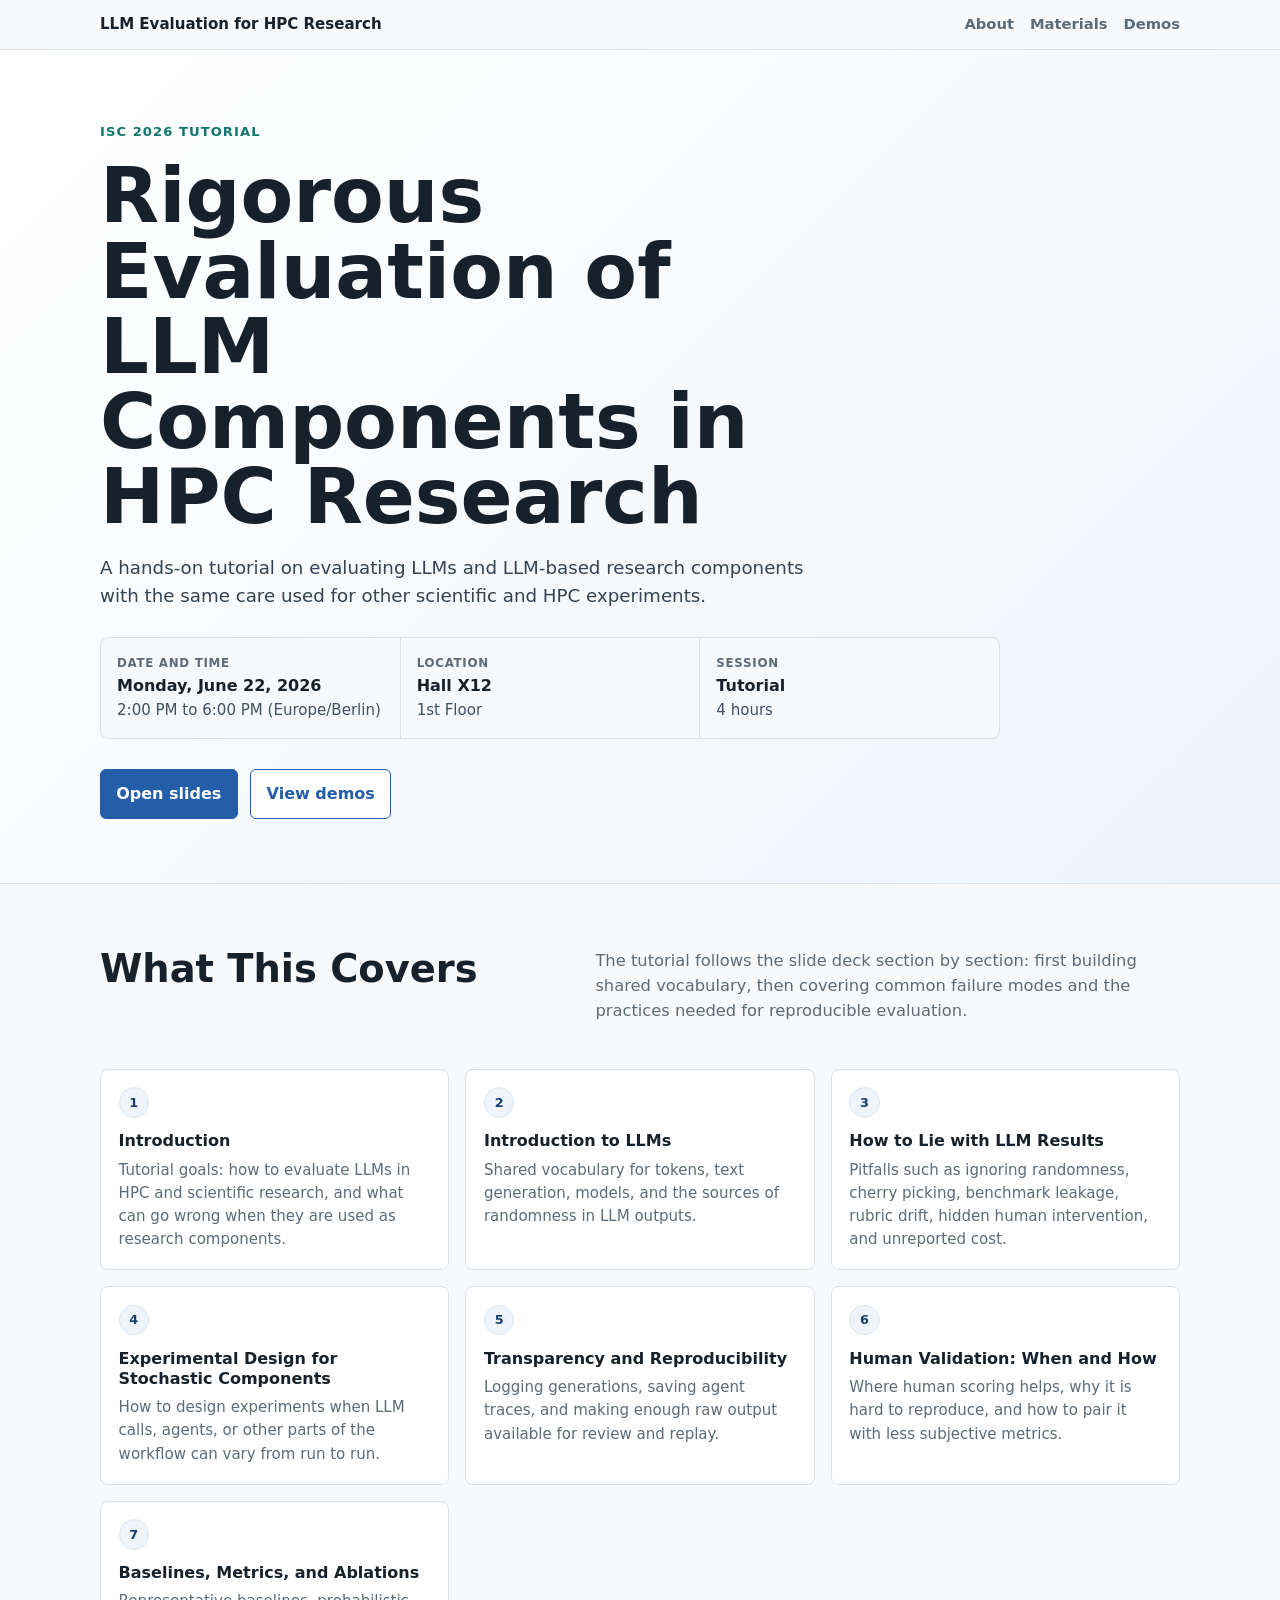
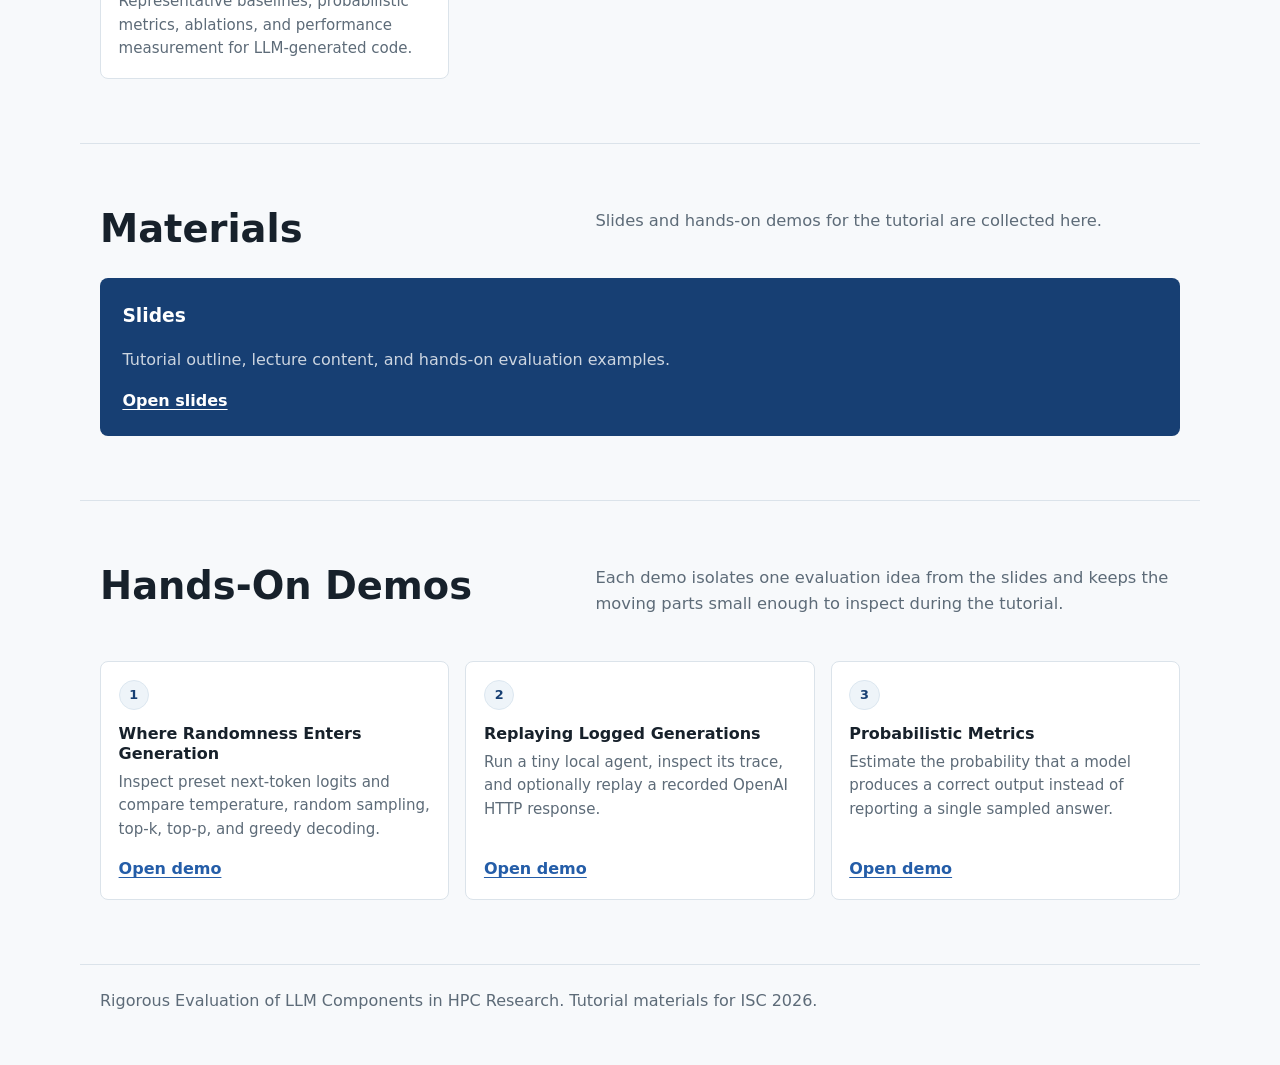
==== tutorials/sc-2026-llm-eval/index.html @ d68e20f4 "add sc tutorial" ====
<!doctype html>
<html lang="en">
  <head>
    <meta charset="utf-8" />
    <meta name="viewport" content="width=device-width, initial-scale=1" />
    <title>Rigorous Evaluation of LLM Components in HPC Research</title>
    <meta
      name="description"
      content="Tutorial materials for Rigorous Evaluation of LLM Components in HPC Research at ISC 2026."
    />
    <style>
      :root {
        color-scheme: light;
        --ink: #17212b;
        --muted: #5d6b78;
        --line: #dbe3ea;
        --paper: #f7f9fb;
        --panel: #ffffff;
        --blue: #245da8;
        --blue-dark: #173f73;
        --teal: #0f766e;
        --accent-soft: #eef4f9;
      }

      * {
        box-sizing: border-box;
      }

      html {
        scroll-behavior: smooth;
      }

      body {
        margin: 0;
        background: var(--paper);
        color: var(--ink);
        font-family:
          Inter, ui-sans-serif, system-ui, -apple-system, BlinkMacSystemFont,
          "Segoe UI", sans-serif;
        line-height: 1.55;
      }

      a {
        color: var(--blue);
        text-decoration-thickness: 0.08em;
        text-underline-offset: 0.18em;
      }

      a:hover {
        color: var(--blue-dark);
      }

      .site-shell {
        min-height: 100vh;
      }

      .topbar {
        border-bottom: 1px solid var(--line);
        background: rgba(247, 249, 251, 0.92);
        backdrop-filter: blur(10px);
        position: sticky;
        top: 0;
        z-index: 10;
      }

      .topbar-inner {
        align-items: center;
        display: flex;
        gap: 1rem;
        justify-content: space-between;
        margin: 0 auto;
        max-width: 1120px;
        padding: 0.8rem 1.25rem;
      }

      .brand {
        color: var(--ink);
        font-size: 0.94rem;
        font-weight: 700;
        letter-spacing: 0;
        text-decoration: none;
      }

      .nav {
        align-items: center;
        display: flex;
        flex-wrap: wrap;
        gap: 0.35rem 1rem;
        justify-content: flex-end;
      }

      .nav a {
        color: var(--muted);
        font-size: 0.92rem;
        font-weight: 650;
        text-decoration: none;
      }

      .nav a:hover {
        color: var(--ink);
      }

      main {
        overflow: hidden;
      }

      .hero {
        background: linear-gradient(135deg, #ffffff 0%, #eef4f9 100%);
        border-bottom: 1px solid var(--line);
      }

      .hero-inner {
        margin: 0 auto;
        max-width: 1120px;
        padding: 4.5rem 1.25rem 4rem;
      }

      .eyebrow {
        color: var(--teal);
        font-size: 0.82rem;
        font-weight: 800;
        letter-spacing: 0.08em;
        margin: 0 0 1rem;
        text-transform: uppercase;
      }

      h1,
      h2,
      h3,
      p {
        margin-top: 0;
      }

      h1 {
        font-size: clamp(2.45rem, 6vw, 4.95rem);
        letter-spacing: 0;
        line-height: 0.98;
        margin-bottom: 1.2rem;
        max-width: 13ch;
      }

      .hero-copy {
        color: #334353;
        font-size: 1.14rem;
        max-width: 62ch;
      }

      .event-summary {
        background: #d7e3ec;
        border: 1px solid #d7e3ec;
        border-radius: 8px;
        display: grid;
        gap: 1px;
        grid-template-columns: repeat(3, minmax(0, 1fr));
        margin-top: 1.7rem;
        max-width: 900px;
        overflow: hidden;
      }

      .event-detail {
        background: rgba(255, 255, 255, 0.78);
        padding: 0.95rem 1rem;
      }

      .event-label {
        color: var(--muted);
        display: block;
        font-size: 0.74rem;
        font-weight: 850;
        letter-spacing: 0.06em;
        text-transform: uppercase;
      }

      .event-detail strong {
        display: block;
        line-height: 1.25;
        margin-top: 0.25rem;
      }

      .event-detail p {
        color: #405163;
        font-size: 0.94rem;
        margin: 0.2rem 0 0;
      }

      .actions {
        align-items: center;
        display: flex;
        flex-wrap: wrap;
        gap: 0.8rem;
        margin-top: 1.9rem;
      }

      .button {
        align-items: center;
        border: 1px solid var(--blue);
        border-radius: 6px;
        display: inline-flex;
        font-weight: 800;
        gap: 0.5rem;
        min-height: 44px;
        padding: 0.72rem 0.95rem;
        text-decoration: none;
      }

      .button.primary {
        background: var(--blue);
        color: #ffffff;
      }

      .button.secondary {
        background: #ffffff;
        color: var(--blue);
      }

      .button:hover {
        border-color: var(--blue-dark);
      }

      .button.primary:hover {
        background: var(--blue-dark);
        color: #ffffff;
      }

      .section {
        margin: 0 auto;
        max-width: 1120px;
        padding: 4rem 1.25rem;
      }

      .section + .section {
        border-top: 1px solid var(--line);
      }

      .section-heading {
        display: grid;
        gap: 1rem;
        grid-template-columns: minmax(0, 0.82fr) minmax(260px, 1fr);
        margin-bottom: 1.8rem;
      }

      h2 {
        font-size: clamp(1.75rem, 3vw, 2.55rem);
        letter-spacing: 0;
        line-height: 1.08;
        margin-bottom: 0;
      }

      .section-heading p,
      .lead {
        color: var(--muted);
        font-size: 1.02rem;
      }

      .info-grid,
      .demo-grid {
        display: grid;
        gap: 1rem;
        grid-template-columns: repeat(3, minmax(0, 1fr));
      }

      .info-item,
      .demo-card {
        background: var(--panel);
        border: 1px solid var(--line);
        border-radius: 8px;
        padding: 1.1rem;
      }

      .number {
        align-items: center;
        background: var(--accent-soft);
        border: 1px solid #dce7f0;
        border-radius: 999px;
        color: var(--blue-dark);
        display: inline-flex;
        font-size: 0.8rem;
        font-weight: 850;
        height: 1.9rem;
        justify-content: center;
        margin-bottom: 0.85rem;
        width: 1.9rem;
      }

      .info-item h3,
      .demo-card h3 {
        font-size: 1rem;
        line-height: 1.25;
        margin-bottom: 0.45rem;
      }

      .info-item p,
      .demo-card p {
        color: var(--muted);
        font-size: 0.94rem;
        margin-bottom: 0;
      }

      .demo-card {
        display: flex;
        flex-direction: column;
        min-height: 190px;
      }

      .demo-card p {
        flex: 1;
      }

      .card-link {
        font-weight: 800;
        margin-top: 1rem;
      }

      .materials {
        align-items: stretch;
        display: grid;
        gap: 1rem;
        grid-template-columns: minmax(0, 1fr);
      }

      .material-primary {
        background: var(--blue-dark);
        border-radius: 8px;
        color: #ffffff;
        padding: 1.4rem;
      }

      .material-primary p {
        color: rgba(255, 255, 255, 0.78);
      }

      .material-primary a {
        color: #ffffff;
        font-weight: 850;
      }

      footer {
        border-top: 1px solid var(--line);
        color: var(--muted);
        margin: 0 auto;
        max-width: 1120px;
        padding: 1.5rem 1.25rem 2.2rem;
      }

      @media (max-width: 860px) {
        .section-heading,
        .materials {
          grid-template-columns: 1fr;
        }

        .hero-inner {
          padding-top: 3rem;
        }

        .info-grid,
        .demo-grid {
          grid-template-columns: 1fr;
        }

        .event-summary {
          grid-template-columns: 1fr;
        }
      }

      @media (max-width: 620px) {
        .topbar-inner {
          align-items: flex-start;
          flex-direction: column;
        }

        .nav {
          justify-content: flex-start;
        }

        .hero-inner,
        .section {
          padding-left: 1rem;
          padding-right: 1rem;
        }
      }
    </style>
  </head>
  <body>
    <div class="site-shell">
      <header class="topbar">
        <div class="topbar-inner">
          <a class="brand" href="#">LLM Evaluation for HPC Research</a>
          <nav class="nav" aria-label="Main navigation">
            <a href="#about">About</a>
            <a href="#materials">Materials</a>
            <a href="#demos">Demos</a>
          </nav>
        </div>
      </header>

      <main>
        <section class="hero" aria-labelledby="page-title">
          <div class="hero-inner">
            <p class="eyebrow">ISC 2026 Tutorial</p>
            <h1 id="page-title">Rigorous Evaluation of LLM Components in HPC Research</h1>
            <p class="hero-copy">
              A hands-on tutorial on evaluating LLMs and LLM-based research
              components with the same care used for other scientific and HPC
              experiments.
            </p>
            <div class="event-summary" aria-label="Event details">
              <div class="event-detail">
                <span class="event-label">Date and Time</span>
                <strong>Monday, June 22, 2026</strong>
                <p>2:00 PM to 6:00 PM (Europe/Berlin)</p>
              </div>
              <div class="event-detail">
                <span class="event-label">Location</span>
                <strong>Hall X12</strong>
                <p>1st Floor</p>
              </div>
              <div class="event-detail">
                <span class="event-label">Session</span>
                <strong>Tutorial</strong>
                <p>4 hours</p>
              </div>
            </div>
            <div class="actions">
              <a class="button primary" href="../slides/slides.pdf">Open slides</a>
              <a class="button secondary" href="#demos">View demos</a>
            </div>
          </div>
        </section>

        <section class="section" id="about" aria-labelledby="about-title">
          <div class="section-heading">
            <h2 id="about-title">What This Covers</h2>
            <p>
              The tutorial follows the slide deck section by section: first
              building shared vocabulary, then covering common failure modes and
              the practices needed for reproducible evaluation.
            </p>
          </div>

          <div class="info-grid">
            <article class="info-item">
              <span class="number">1</span>
              <h3>Introduction</h3>
              <p>
                Tutorial goals: how to evaluate LLMs in HPC and scientific
                research, and what can go wrong when they are used as research
                components.
              </p>
            </article>
            <article class="info-item">
              <span class="number">2</span>
              <h3>Introduction to LLMs</h3>
              <p>
                Shared vocabulary for tokens, text generation, models, and the
                sources of randomness in LLM outputs.
              </p>
            </article>
            <article class="info-item">
              <span class="number">3</span>
              <h3>How to Lie with LLM Results</h3>
              <p>
                Pitfalls such as ignoring randomness, cherry picking, benchmark
                leakage, rubric drift, hidden human intervention, and unreported
                cost.
              </p>
            </article>
            <article class="info-item">
              <span class="number">4</span>
              <h3>Experimental Design for Stochastic Components</h3>
              <p>
                How to design experiments when LLM calls, agents, or other
                parts of the workflow can vary from run to run.
              </p>
            </article>
            <article class="info-item">
              <span class="number">5</span>
              <h3>Transparency and Reproducibility</h3>
              <p>
                Logging generations, saving agent traces, and making enough raw
                output available for review and replay.
              </p>
            </article>
            <article class="info-item">
              <span class="number">6</span>
              <h3>Human Validation: When and How</h3>
              <p>
                Where human scoring helps, why it is hard to reproduce, and how
                to pair it with less subjective metrics.
              </p>
            </article>
            <article class="info-item">
              <span class="number">7</span>
              <h3>Baselines, Metrics, and Ablations</h3>
              <p>
                Representative baselines, probabilistic metrics, ablations, and
                performance measurement for LLM-generated code.
              </p>
            </article>
          </div>
        </section>

        <section class="section" id="materials" aria-labelledby="materials-title">
          <div class="section-heading">
            <h2 id="materials-title">Materials</h2>
            <p>
              Slides and hands-on demos for the tutorial are collected here.
            </p>
          </div>

          <div class="materials">
            <div class="material-primary">
              <h3>Slides</h3>
              <p>
                Tutorial outline, lecture content, and hands-on evaluation
                examples.
              </p>
              <a href="../slides/slides.pdf">Open slides</a>
            </div>
          </div>
        </section>

        <section class="section" id="demos" aria-labelledby="demos-title">
          <div class="section-heading">
            <h2 id="demos-title">Hands-On Demos</h2>
            <p>
              Each demo isolates one evaluation idea from the slides and keeps
              the moving parts small enough to inspect during the tutorial.
            </p>
          </div>

          <div class="demo-grid">
            <article class="demo-card">
              <span class="number">1</span>
              <h3>Where Randomness Enters Generation</h3>
              <p>
                Inspect preset next-token logits and compare temperature,
                random sampling, top-k, top-p, and greedy decoding.
              </p>
              <a class="card-link" href="demos/sampling.html">Open demo</a>
            </article>

            <article class="demo-card">
              <span class="number">2</span>
              <h3>Replaying Logged Generations</h3>
              <p>
                Run a tiny local agent, inspect its trace, and optionally replay
                a recorded OpenAI HTTP response.
              </p>
              <a class="card-link" href="demos/http-replay-agent.html">Open demo</a>
            </article>

            <article class="demo-card">
              <span class="number">3</span>
              <h3>Probabilistic Metrics</h3>
              <p>
                Estimate the probability that a model produces a correct output
                instead of reporting a single sampled answer.
              </p>
              <a class="card-link" href="demos/probabilistic-metrics.html">Open demo</a>
            </article>
          </div>
        </section>
      </main>

      <footer>
        <p>
          Rigorous Evaluation of LLM Components in HPC Research. Tutorial
          materials for ISC 2026.
        </p>
      </footer>
    </div>
  </body>
</html>
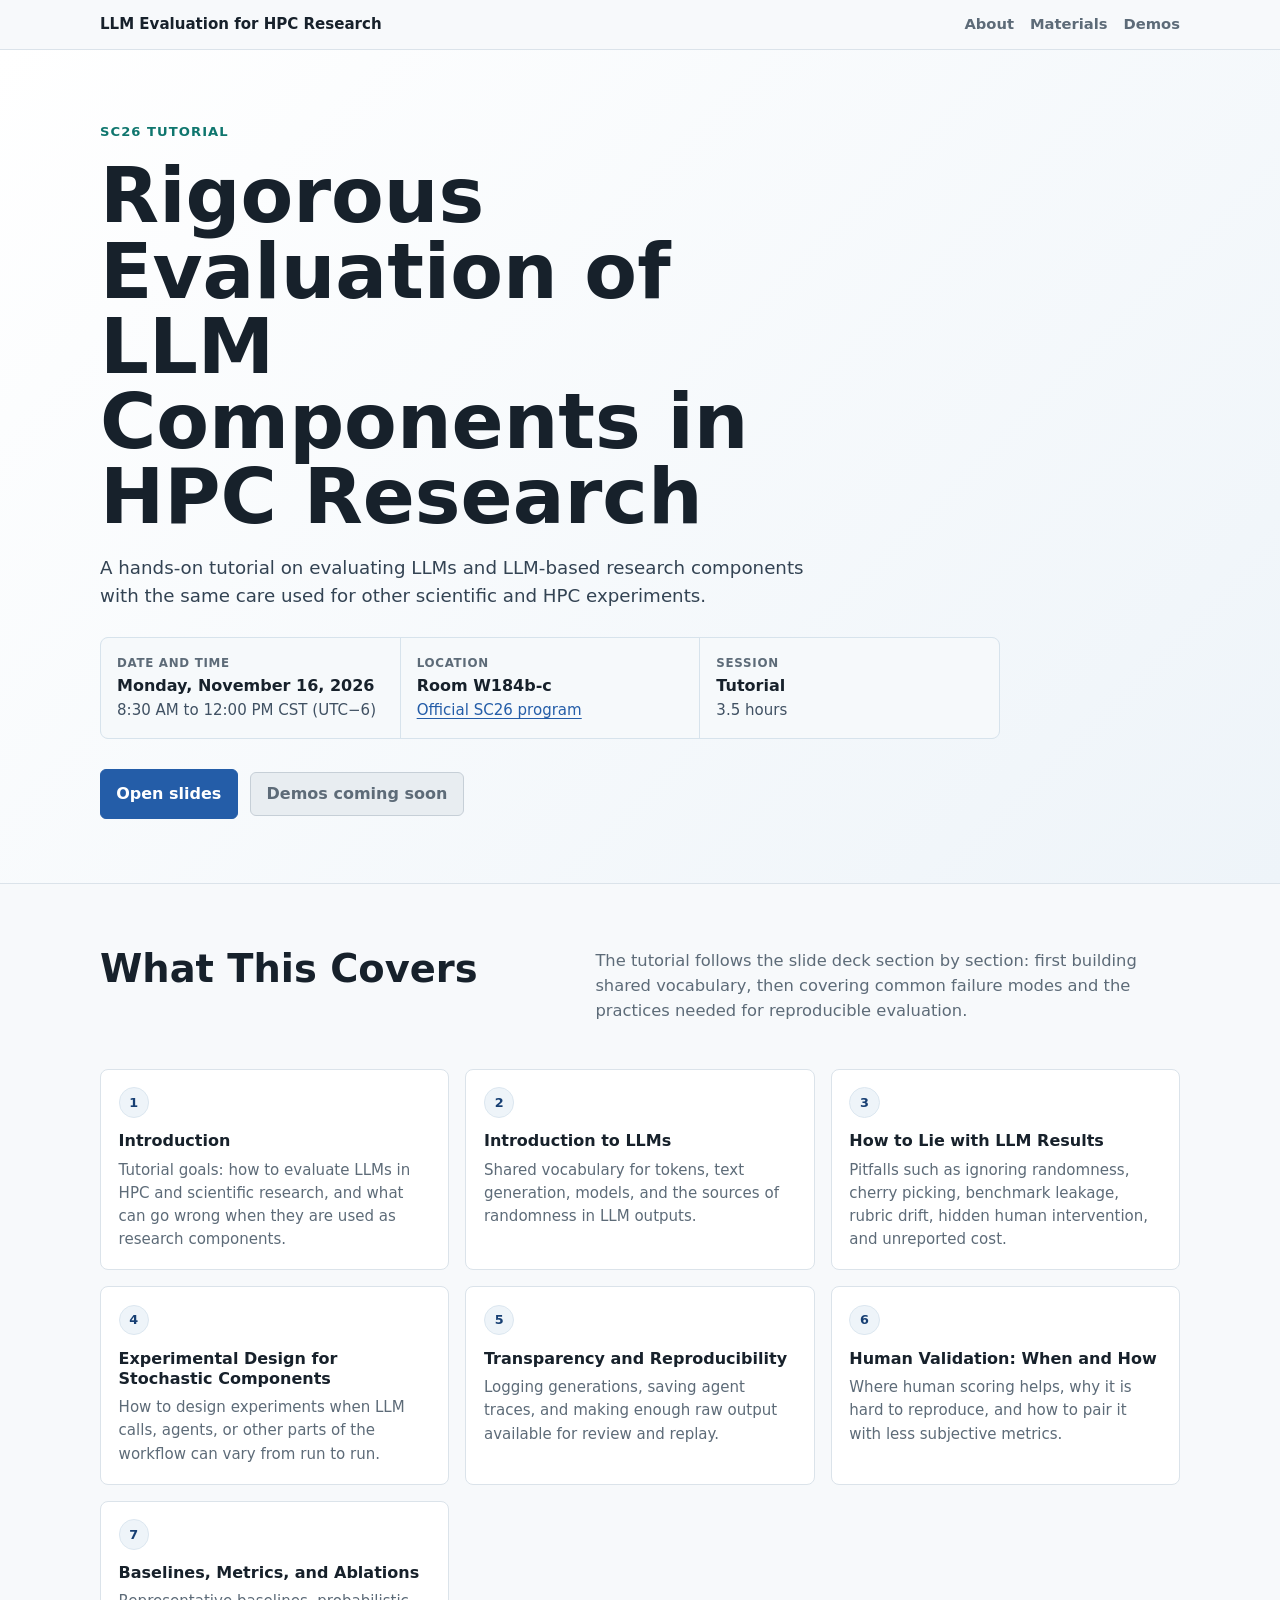
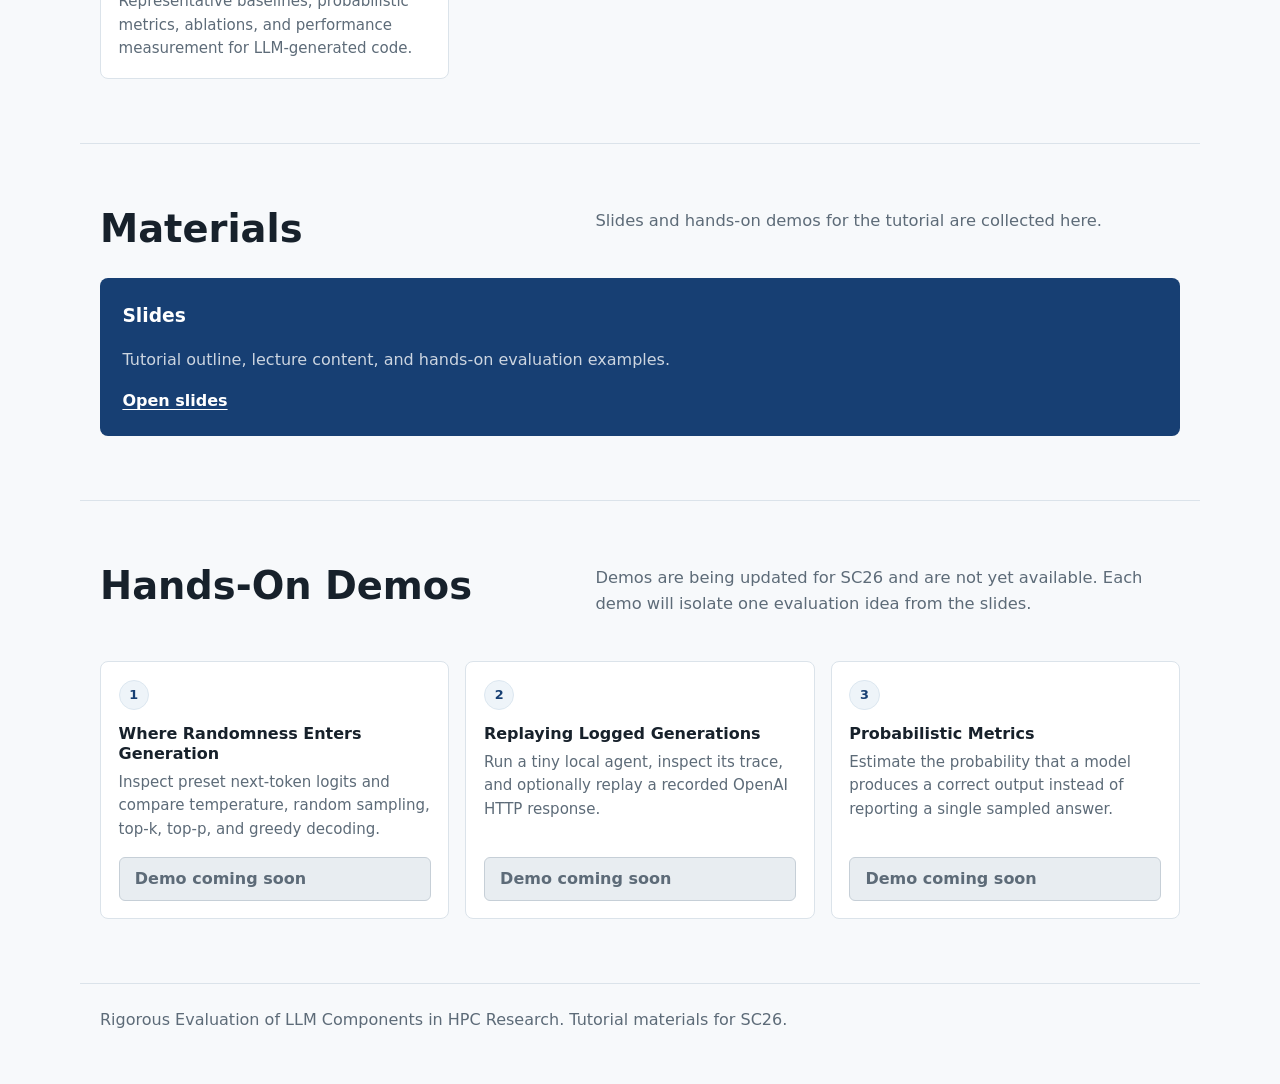
==== commit 8c83b14b: "update to sc info" ====
--- a/tutorials/sc-2026-llm-eval/index.html
+++ b/tutorials/sc-2026-llm-eval/index.html
@@ -6,7 +6,7 @@
     <title>Rigorous Evaluation of LLM Components in HPC Research</title>
     <meta
       name="description"
-      content="Tutorial materials for Rigorous Evaluation of LLM Components in HPC Research at ISC 2026."
+      content="Tutorial materials for Rigorous Evaluation of LLM Components in HPC Research at SC26."
     />
     <style>
       :root {
@@ -220,6 +220,16 @@
       .button.primary:hover {
         background: var(--blue-dark);
         color: #ffffff;
+      }
+
+      .button:disabled,
+      .button:disabled:hover {
+        background: #e8edf1;
+        border-color: #c6cfd7;
+        color: #5d6b78;
+        cursor: not-allowed;
+        font-family: inherit;
+        font-size: inherit;
       }
 
       .section {
@@ -396,7 +406,7 @@
       <main>
         <section class="hero" aria-labelledby="page-title">
           <div class="hero-inner">
-            <p class="eyebrow">ISC 2026 Tutorial</p>
+            <p class="eyebrow">SC26 Tutorial</p>
             <h1 id="page-title">Rigorous Evaluation of LLM Components in HPC Research</h1>
             <p class="hero-copy">
               A hands-on tutorial on evaluating LLMs and LLM-based research
@@ -406,23 +416,23 @@
             <div class="event-summary" aria-label="Event details">
               <div class="event-detail">
                 <span class="event-label">Date and Time</span>
-                <strong>Monday, June 22, 2026</strong>
-                <p>2:00 PM to 6:00 PM (Europe/Berlin)</p>
+                <strong>Monday, November 16, 2026</strong>
+                <p>8:30 AM to 12:00 PM CST (UTC−6)</p>
               </div>
               <div class="event-detail">
                 <span class="event-label">Location</span>
-                <strong>Hall X12</strong>
-                <p>1st Floor</p>
+                <strong>Room W184b-c</strong>
+                <p><a href="https://sc26.conference-program.com/presentation/?id=tut165&amp;sess=sess172">Official SC26 program</a></p>
               </div>
               <div class="event-detail">
                 <span class="event-label">Session</span>
                 <strong>Tutorial</strong>
-                <p>4 hours</p>
+                <p>3.5 hours</p>
               </div>
             </div>
             <div class="actions">
-              <a class="button primary" href="../slides/slides.pdf">Open slides</a>
-              <a class="button secondary" href="#demos">View demos</a>
+              <a class="button primary" href="../../assets/presentations/rigorous-llm-tutorial-sc-2026.pdf">Open slides</a>
+              <button class="button secondary" type="button" disabled>Demos coming soon</button>
             </div>
           </div>
         </section>
@@ -514,7 +524,7 @@
                 Tutorial outline, lecture content, and hands-on evaluation
                 examples.
               </p>
-              <a href="../slides/slides.pdf">Open slides</a>
+              <a href="../../assets/presentations/rigorous-llm-tutorial-sc-2026.pdf">Open slides</a>
             </div>
           </div>
         </section>
@@ -523,8 +533,8 @@
           <div class="section-heading">
             <h2 id="demos-title">Hands-On Demos</h2>
             <p>
-              Each demo isolates one evaluation idea from the slides and keeps
-              the moving parts small enough to inspect during the tutorial.
+              Demos are being updated for SC26 and are not yet available.
+              Each demo will isolate one evaluation idea from the slides.
             </p>
           </div>
 
@@ -536,7 +546,7 @@
                 Inspect preset next-token logits and compare temperature,
                 random sampling, top-k, top-p, and greedy decoding.
               </p>
-              <a class="card-link" href="demos/sampling.html">Open demo</a>
+              <button class="button secondary card-link" type="button" disabled>Demo coming soon</button>
             </article>
 
             <article class="demo-card">
@@ -546,7 +556,7 @@
                 Run a tiny local agent, inspect its trace, and optionally replay
                 a recorded OpenAI HTTP response.
               </p>
-              <a class="card-link" href="demos/http-replay-agent.html">Open demo</a>
+              <button class="button secondary card-link" type="button" disabled>Demo coming soon</button>
             </article>
 
             <article class="demo-card">
@@ -556,7 +566,7 @@
                 Estimate the probability that a model produces a correct output
                 instead of reporting a single sampled answer.
               </p>
-              <a class="card-link" href="demos/probabilistic-metrics.html">Open demo</a>
+              <button class="button secondary card-link" type="button" disabled>Demo coming soon</button>
             </article>
           </div>
         </section>
@@ -565,7 +575,7 @@
       <footer>
         <p>
           Rigorous Evaluation of LLM Components in HPC Research. Tutorial
-          materials for ISC 2026.
+          materials for SC26.
         </p>
       </footer>
     </div>
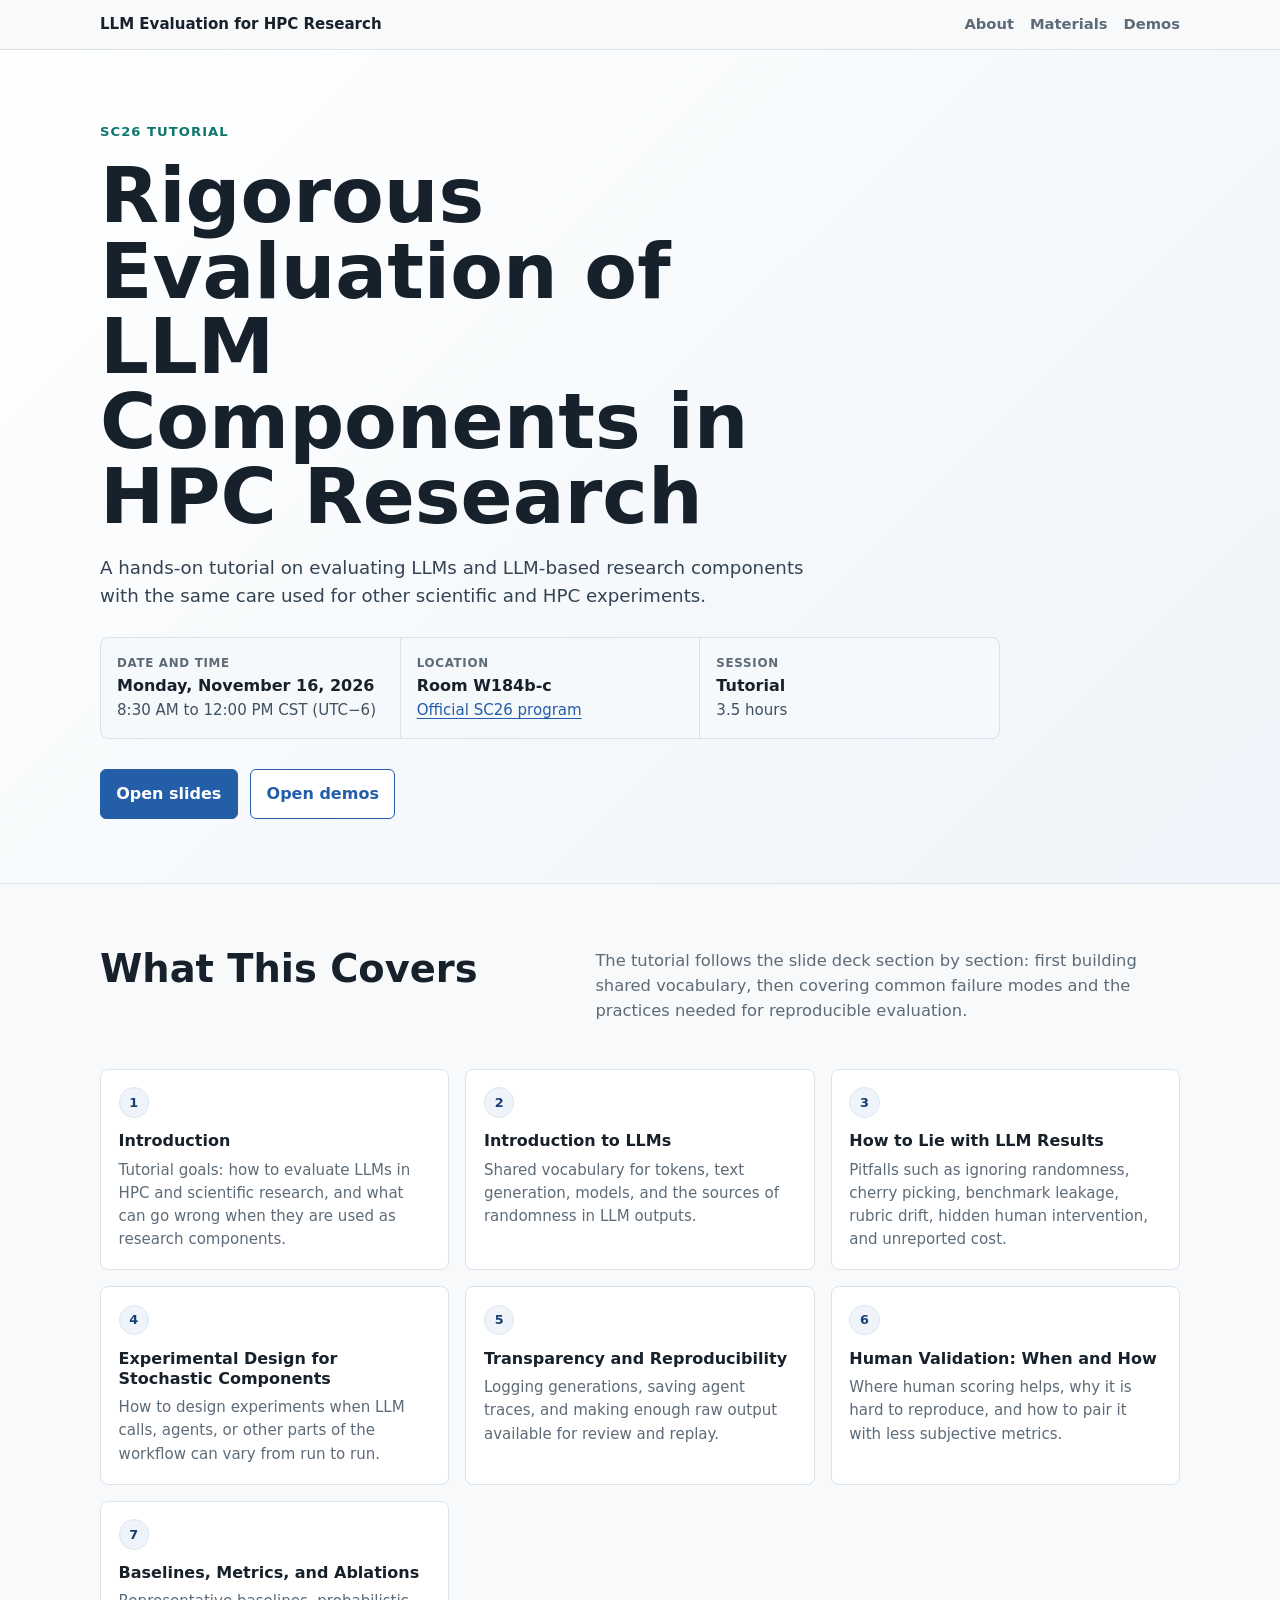
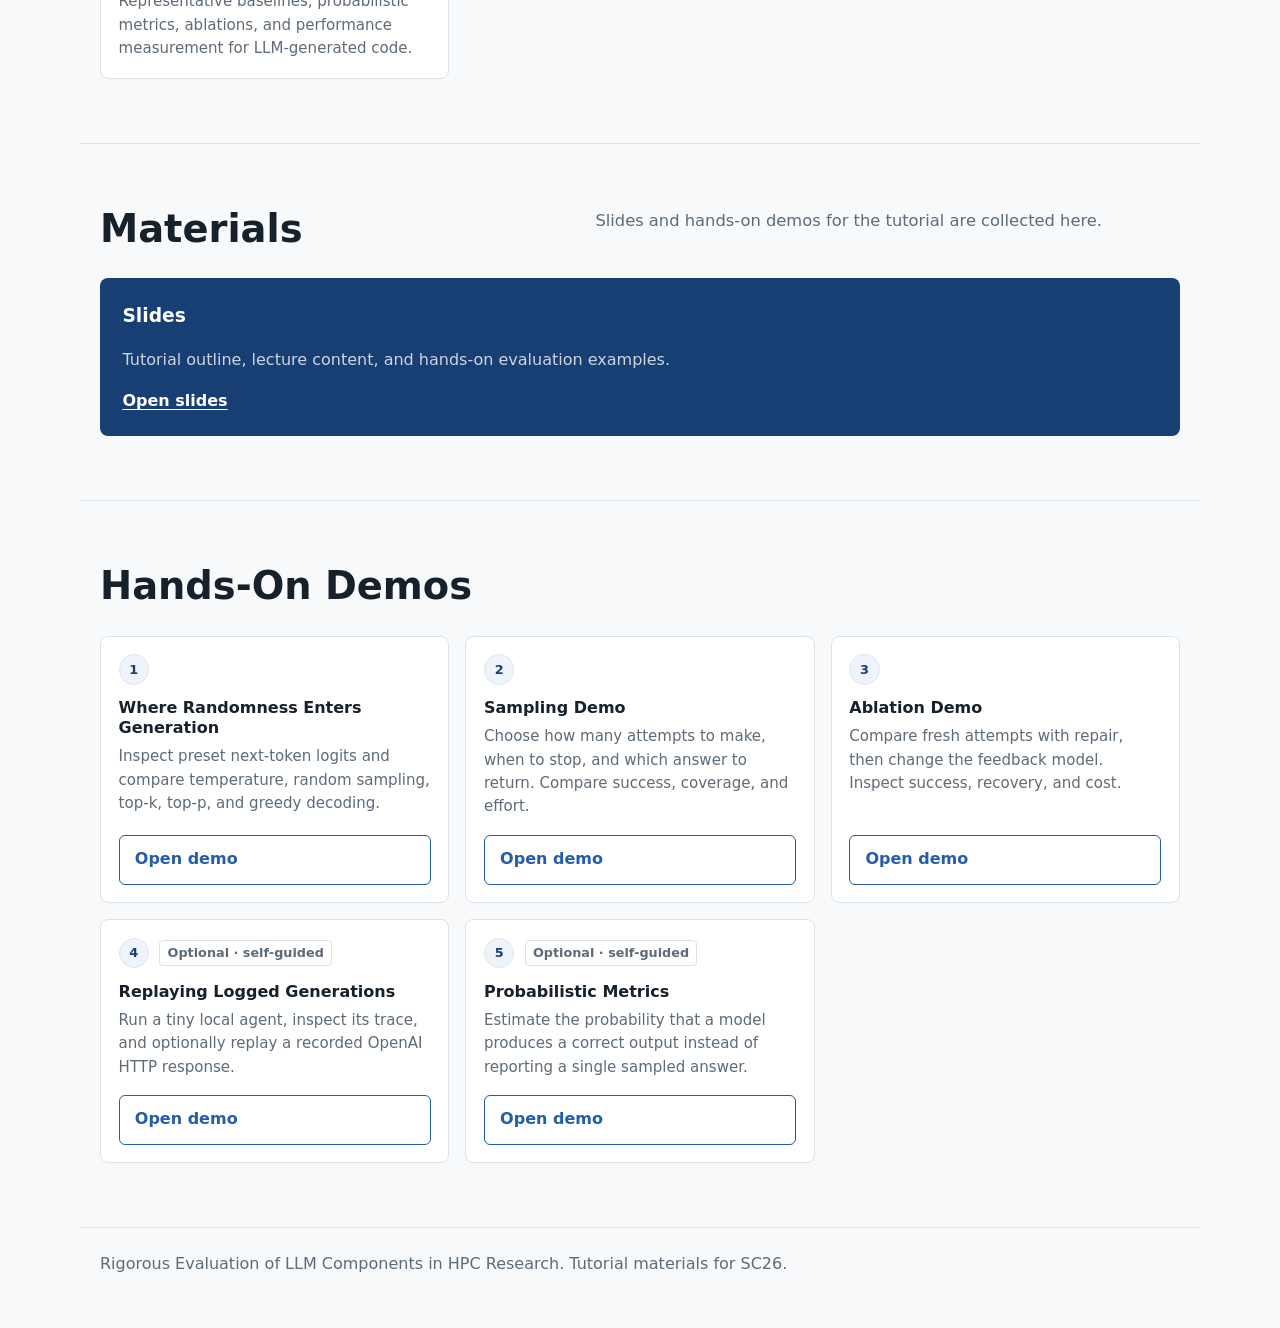
==== commit 1e75b6de: "update for sc" ====
--- a/tutorials/sc-2026-llm-eval/index.html
+++ b/tutorials/sc-2026-llm-eval/index.html
@@ -222,16 +222,6 @@
         color: #ffffff;
       }
 
-      .button:disabled,
-      .button:disabled:hover {
-        background: #e8edf1;
-        border-color: #c6cfd7;
-        color: #5d6b78;
-        cursor: not-allowed;
-        font-family: inherit;
-        font-size: inherit;
-      }
-
       .section {
         margin: 0 auto;
         max-width: 1120px;
@@ -290,6 +280,27 @@
         justify-content: center;
         margin-bottom: 0.85rem;
         width: 1.9rem;
+      }
+
+      .demo-labels {
+        display: flex;
+        align-items: center;
+        flex-wrap: wrap;
+        gap: 0.65rem;
+        margin-bottom: 0.85rem;
+      }
+
+      .demo-labels .number {
+        margin-bottom: 0;
+      }
+
+      .optional-label {
+        color: var(--muted);
+        font-size: 0.8rem;
+        font-weight: 650;
+        border: 1px solid var(--line);
+        border-radius: 4px;
+        padding: 0.15rem 0.45rem;
       }
 
       .info-item h3,
@@ -432,7 +443,7 @@
             </div>
             <div class="actions">
               <a class="button primary" href="../../assets/presentations/rigorous-llm-tutorial-sc-2026.pdf">Open slides</a>
-              <button class="button secondary" type="button" disabled>Demos coming soon</button>
+              <a class="button secondary" href="#demos">Open demos</a>
             </div>
           </div>
         </section>
@@ -532,10 +543,6 @@
         <section class="section" id="demos" aria-labelledby="demos-title">
           <div class="section-heading">
             <h2 id="demos-title">Hands-On Demos</h2>
-            <p>
-              Demos are being updated for SC26 and are not yet available.
-              Each demo will isolate one evaluation idea from the slides.
-            </p>
           </div>
 
           <div class="demo-grid">
@@ -546,27 +553,53 @@
                 Inspect preset next-token logits and compare temperature,
                 random sampling, top-k, top-p, and greedy decoding.
               </p>
-              <button class="button secondary card-link" type="button" disabled>Demo coming soon</button>
+              <a class="button secondary card-link" href="demos/sampling.html">Open demo</a>
             </article>
 
             <article class="demo-card">
               <span class="number">2</span>
+              <h3>Sampling Demo</h3>
+              <p>
+                Choose how many attempts to make, when to stop, and which
+                answer to return. Compare success, coverage, and effort.
+              </p>
+              <a class="button secondary card-link" href="demos/sampling-workbench.html">Open demo</a>
+            </article>
+
+            <article class="demo-card">
+              <span class="number">3</span>
+              <h3>Ablation Demo</h3>
+              <p>
+                Compare fresh attempts with repair, then change the feedback
+                model. Inspect success, recovery, and cost.
+              </p>
+              <a class="button secondary card-link" href="demos/ablation-workbench.html">Open demo</a>
+            </article>
+
+            <article class="demo-card">
+              <div class="demo-labels">
+                <span class="number">4</span>
+                <span class="optional-label">Optional · self-guided</span>
+              </div>
               <h3>Replaying Logged Generations</h3>
               <p>
                 Run a tiny local agent, inspect its trace, and optionally replay
                 a recorded OpenAI HTTP response.
               </p>
-              <button class="button secondary card-link" type="button" disabled>Demo coming soon</button>
+              <a class="button secondary card-link" href="demos/http-replay-agent.html">Open demo</a>
             </article>
 
             <article class="demo-card">
-              <span class="number">3</span>
+              <div class="demo-labels">
+                <span class="number">5</span>
+                <span class="optional-label">Optional · self-guided</span>
+              </div>
               <h3>Probabilistic Metrics</h3>
               <p>
                 Estimate the probability that a model produces a correct output
                 instead of reporting a single sampled answer.
               </p>
-              <button class="button secondary card-link" type="button" disabled>Demo coming soon</button>
+              <a class="button secondary card-link" href="demos/probabilistic-metrics.html">Open demo</a>
             </article>
           </div>
         </section>
